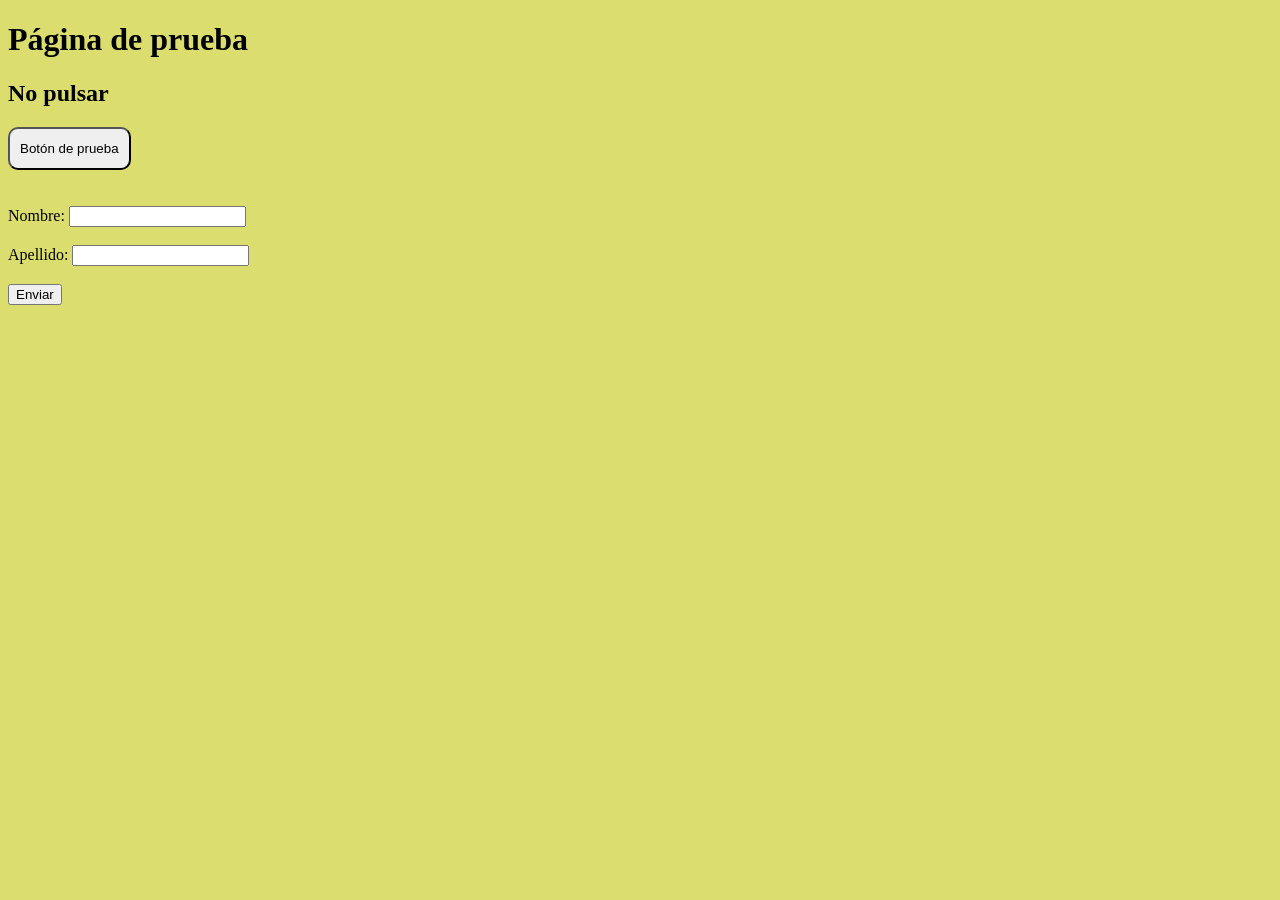
==== ID001/index.html @ 68b5f189 "Rename ID001.html to index.html" ====
<!DOCTYPE html>
<html>

<head>
    <meta charset="UTF-8">
    <title>Realmente una prueba</title>
    <link rel="stylesheet" href="ID001.css">
</head>

<body>
    <h1 class="textTitles">Página de prueba</h1>
    <a href="https://www.linkedin.com">
        <h2 class="textTitles">No pulsar</h2>
    </a>
    <a href="https://www.google.com">
        <button>Botón de prueba</button>
    </a>
    <br><br><br>
    <form>
        <label for="nombre">Nombre:</label>
        <input type="text" id="nombre" name="nombre"><br><br>
        <label for="apellido">Apellido:</label>
        <input type="text" id="apellido" name="apellido"><br><br>
        <input type="submit" value="Enviar">
    </form>
</body>

</html>
---- ID001/ID001.css ----
.textTitles {
  color: rgb(0, 0, 0);
}

a {
    text-decoration: none; /*para sacar el subrayado del hipervinculo en la página*/
    color: inherit; /* opcional: que tome el color del texto */
}

body {
  background: #dbdd6f;
}

button {
  border-radius: 10px;
  cursor: pointer;
  padding: 12px 10px 12px 10px;
}
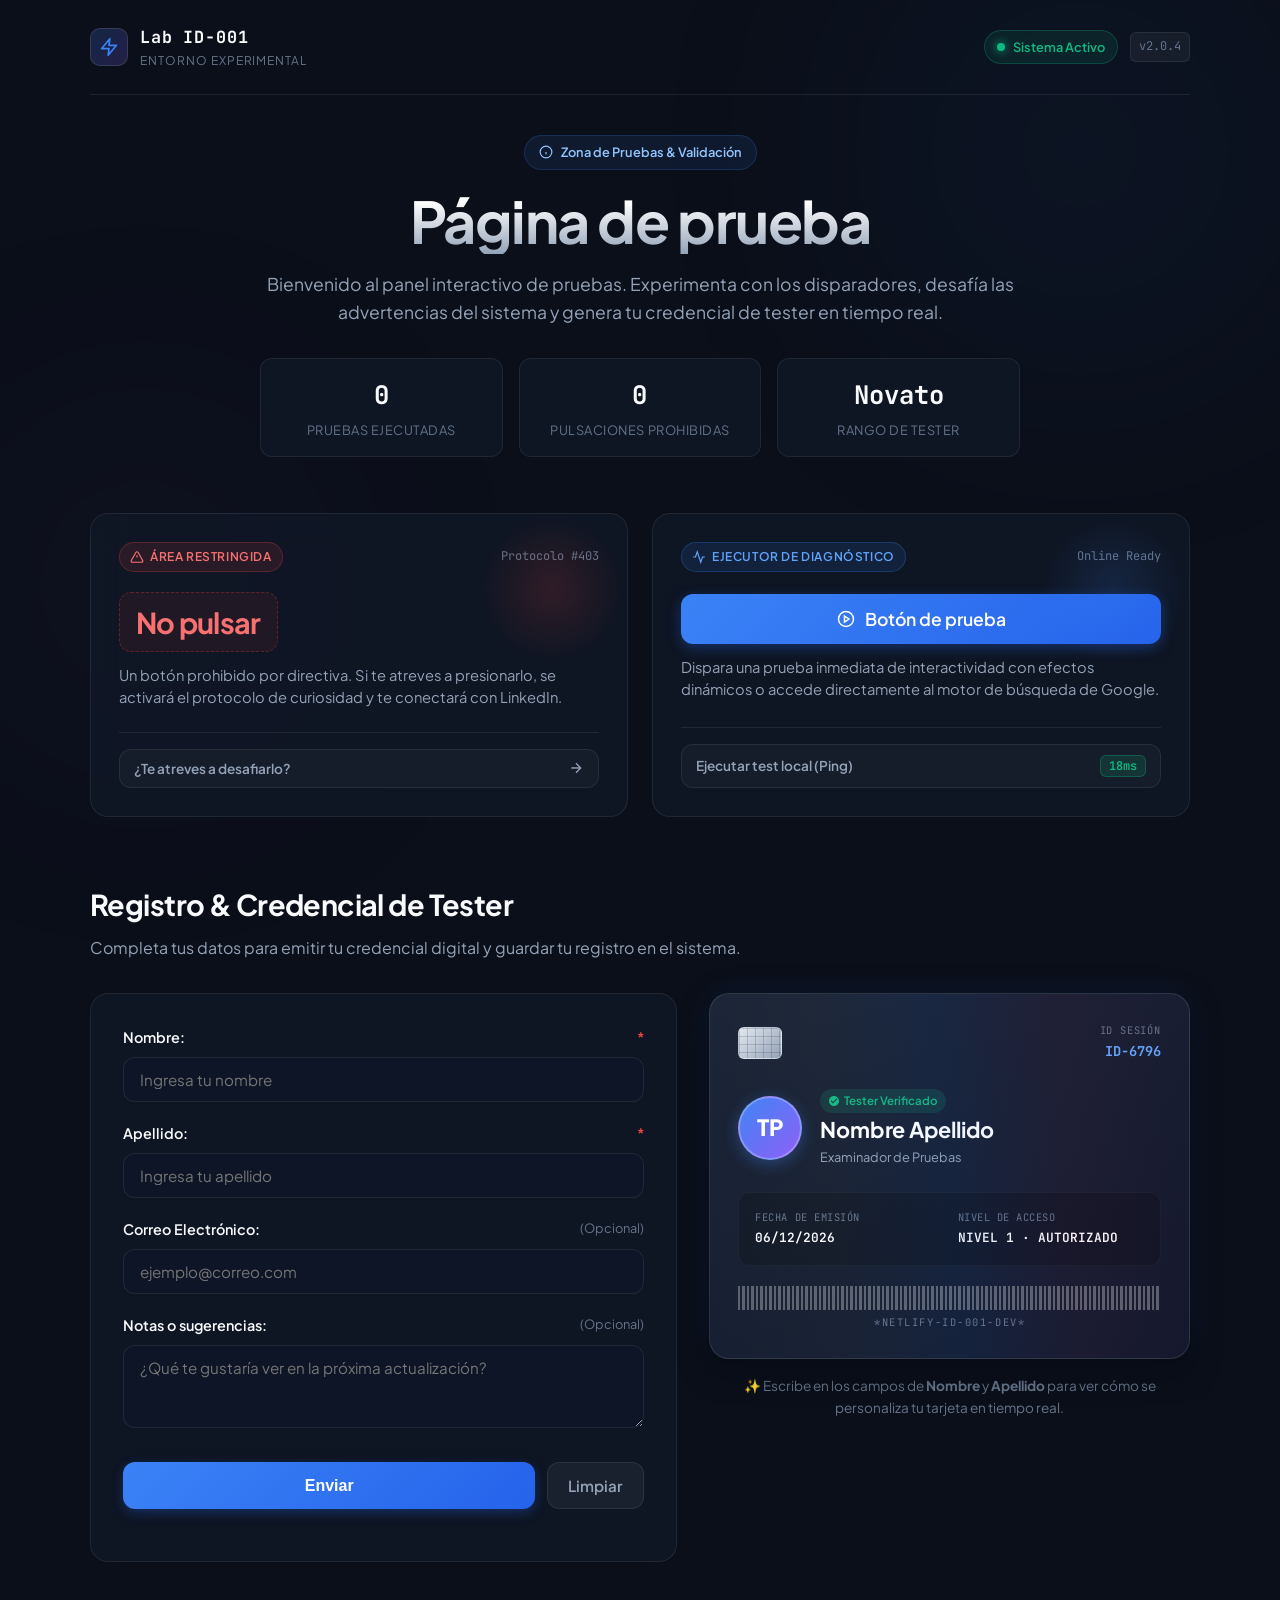
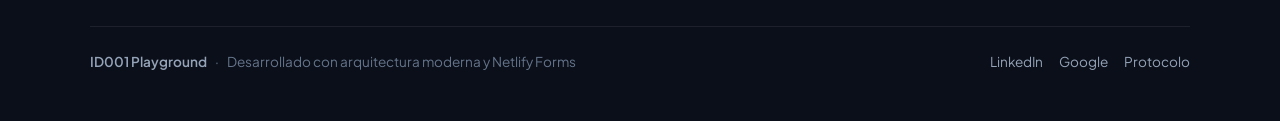
==== commit 52c6ddce: "Mejorar la página (6aa2c62bf09485cde62f3c05)" ====
--- a/ID001/index.html
+++ b/ID001/index.html
@@ -1,28 +1,338 @@
 <!DOCTYPE html>
-<html>
+<html lang="es">
 
 <head>
     <meta charset="UTF-8">
+    <meta name="viewport" content="width=device-width, initial-scale=1.0">
     <title>Realmente una prueba</title>
+    <link rel="preconnect" href="https://fonts.googleapis.com">
+    <link rel="preconnect" href="https://fonts.gstatic.com" crossorigin>
+    <link href="https://fonts.googleapis.com/css2?family=JetBrains+Mono:wght@400;500;700&family=Plus+Jakarta+Sans:wght@400;500;600;700;800&display=swap" rel="stylesheet">
     <link rel="stylesheet" href="ID001.css">
 </head>
 
 <body>
-    <h1 class="textTitles">Página de prueba</h1>
-    <a href="https://www.linkedin.com">
-        <h2 class="textTitles">No pulsar</h2>
-    </a>
-    <a href="https://www.google.com">
-        <button>Botón de prueba</button>
-    </a>
-    <br><br><br>
-    <form>
-        <label for="nombre">Nombre:</label>
-        <input type="text" id="nombre" name="nombre"><br><br>
-        <label for="apellido">Apellido:</label>
-        <input type="text" id="apellido" name="apellido"><br><br>
-        <input type="submit" value="Enviar">
-    </form>
+    <!-- Fondo ambiental decorativo -->
+    <div class="ambient-glow ambient-glow-1" aria-hidden="true"></div>
+    <div class="ambient-glow ambient-glow-2" aria-hidden="true"></div>
+
+    <div class="page-container">
+        <!-- Navegación superior -->
+        <header class="app-header">
+            <div class="brand">
+                <div class="brand-badge" aria-hidden="true">
+                    <svg width="20" height="20" viewBox="0 0 24 24" fill="none" stroke="currentColor" stroke-width="2" stroke-linecap="round" stroke-linejoin="round">
+                        <polygon points="13 2 3 14 12 14 11 22 21 10 12 10 13 2"></polygon>
+                    </svg>
+                </div>
+                <div class="brand-text">
+                    <span class="brand-title">Lab ID-001</span>
+                    <span class="brand-subtitle">Entorno Experimental</span>
+                </div>
+            </div>
+
+            <div class="header-status">
+                <span class="status-indicator">
+                    <span class="status-dot"></span>
+                    <span class="status-label">Sistema Activo</span>
+                </span>
+                <span class="build-tag">v2.0.4</span>
+            </div>
+        </header>
+
+        <main class="main-content">
+            <!-- Sección Hero Principal -->
+            <section class="hero-section">
+                <div class="hero-chip">
+                    <svg width="14" height="14" viewBox="0 0 24 24" fill="none" stroke="currentColor" stroke-width="2">
+                        <circle cx="12" cy="12" r="10"></circle>
+                        <line x1="12" y1="16" x2="12" y2="12"></line>
+                        <line x1="12" y1="8" x2="12.01" y2="8"></line>
+                    </svg>
+                    <span>Zona de Pruebas &amp; Validación</span>
+                </div>
+
+                <h1 class="textTitles hero-title">Página de prueba</h1>
+                <p class="hero-description">
+                    Bienvenido al panel interactivo de pruebas. Experimenta con los disparadores, 
+                    desafía las advertencias del sistema y genera tu credencial de tester en tiempo real.
+                </p>
+
+                <!-- Barra de métricas interactivas -->
+                <div class="metrics-grid">
+                    <div class="metric-card">
+                        <span class="metric-value" id="counter-clicks">0</span>
+                        <span class="metric-label">Pruebas ejecutadas</span>
+                    </div>
+                    <div class="metric-card">
+                        <span class="metric-value" id="counter-warnings">0</span>
+                        <span class="metric-label">Pulsaciones prohibidas</span>
+                    </div>
+                    <div class="metric-card">
+                        <span class="metric-value" id="tester-rank">Novato</span>
+                        <span class="metric-label">Rango de tester</span>
+                    </div>
+                </div>
+            </section>
+
+            <!-- Acciones interactivas (Botón de prueba & No pulsar) -->
+            <section class="actions-section">
+                <!-- Tarjeta: No pulsar -->
+                <div class="action-card warning-card" id="card-danger">
+                    <div class="card-glow"></div>
+                    <div class="card-header">
+                        <span class="card-badge badge-danger">
+                            <svg width="14" height="14" viewBox="0 0 24 24" fill="none" stroke="currentColor" stroke-width="2">
+                                <path d="m21.73 18-8-14a2 2 0 0 0-3.48 0l-8 14A2 2 0 0 0 4 21h16a2 2 0 0 0 1.73-3Z"></path>
+                                <line x1="12" y1="9" x2="12" y2="13"></line>
+                                <line x1="12" y1="17" x2="12.01" y2="17"></line>
+                            </svg>
+                            Área Restringida
+                        </span>
+                        <span class="security-level">Protocolo #403</span>
+                    </div>
+                    <div class="card-body">
+                        <a href="https://www.linkedin.com" id="link-no-pulsar" class="no-pulsar-link" target="_blank" rel="noopener noreferrer">
+                            <h2 class="textTitles danger-title">No pulsar</h2>
+                        </a>
+                        <p class="card-hint">
+                            Un botón prohibido por directiva. Si te atreves a presionarlo, 
+                            se activará el protocolo de curiosidad y te conectará con LinkedIn.
+                        </p>
+                    </div>
+                    <div class="card-footer">
+                        <button type="button" class="btn-ghost-warning" id="btn-fake-danger">
+                            <span>¿Te atreves a desafiarlo?</span>
+                            <svg width="16" height="16" viewBox="0 0 24 24" fill="none" stroke="currentColor" stroke-width="2">
+                                <path d="M5 12h14"></path>
+                                <path d="m12 5 7 7-7 7"></path>
+                            </svg>
+                        </button>
+                    </div>
+                </div>
+
+                <!-- Tarjeta: Botón de prueba -->
+                <div class="action-card test-card" id="card-test">
+                    <div class="card-glow"></div>
+                    <div class="card-header">
+                        <span class="card-badge badge-primary">
+                            <svg width="14" height="14" viewBox="0 0 24 24" fill="none" stroke="currentColor" stroke-width="2">
+                                <polyline points="22 12 18 12 15 21 9 3 6 12 2 12"></polyline>
+                            </svg>
+                            Ejecutor de Diagnóstico
+                        </span>
+                        <span class="security-level">Online Ready</span>
+                    </div>
+                    <div class="card-body">
+                        <a href="https://www.google.com" id="link-google" class="google-action-link" target="_blank" rel="noopener noreferrer">
+                            <button type="button" id="btn-test" class="primary-test-btn">
+                                <span class="btn-icon">
+                                    <svg width="18" height="18" viewBox="0 0 24 24" fill="none" stroke="currentColor" stroke-width="2">
+                                        <circle cx="12" cy="12" r="10"></circle>
+                                        <polygon points="10 8 16 12 10 16 10 8"></polygon>
+                                    </svg>
+                                </span>
+                                <span>Botón de prueba</span>
+                            </button>
+                        </a>
+                        <p class="card-hint">
+                            Dispara una prueba inmediata de interactividad con efectos dinámicos 
+                            o accede directamente al motor de búsqueda de Google.
+                        </p>
+                    </div>
+                    <div class="card-footer">
+                        <button type="button" class="btn-micro-test" id="btn-interactive-ping">
+                            <span>Ejecutar test local (Ping)</span>
+                            <span class="ping-badge" id="ping-badge">18ms</span>
+                        </button>
+                    </div>
+                </div>
+            </section>
+
+            <!-- Sección Formulario y Credencial en Vivo -->
+            <section class="tester-zone">
+                <div class="zone-header">
+                    <h2 class="section-title">Registro &amp; Credencial de Tester</h2>
+                    <p class="section-subtitle">
+                        Completa tus datos para emitir tu credencial digital y guardar tu registro en el sistema.
+                    </p>
+                </div>
+
+                <div class="tester-grid">
+                    <!-- Formulario de Registro -->
+                    <div class="form-wrapper">
+                        <form id="registro-form" name="registro-pruebas" action="/" method="POST" data-netlify="true" netlify-honeypot="bot-field" class="styled-form">
+                            <!-- Campo honeypot oculto para prevención de spam -->
+                            <p class="hidden-field" style="display:none;">
+                                <label>No llenar esto: <input name="bot-field"></label>
+                            </p>
+                            <!-- Identificador de formulario para Netlify -->
+                            <input type="hidden" name="form-name" value="registro-pruebas">
+
+                            <div class="form-group">
+                                <label for="nombre" class="form-label">
+                                    <span>Nombre:</span>
+                                    <span class="required-mark">*</span>
+                                </label>
+                                <div class="input-container">
+                                    <input type="text" id="nombre" name="nombre" class="form-input" placeholder="Ingresa tu nombre" required autocomplete="given-name">
+                                    <span class="input-focus-border"></span>
+                                </div>
+                            </div>
+
+                            <div class="form-group">
+                                <label for="apellido" class="form-label">
+                                    <span>Apellido:</span>
+                                    <span class="required-mark">*</span>
+                                </label>
+                                <div class="input-container">
+                                    <input type="text" id="apellido" name="apellido" class="form-input" placeholder="Ingresa tu apellido" required autocomplete="family-name">
+                                    <span class="input-focus-border"></span>
+                                </div>
+                            </div>
+
+                            <div class="form-group">
+                                <label for="email" class="form-label">
+                                    <span>Correo Electrónico:</span>
+                                    <span class="optional-mark">(Opcional)</span>
+                                </label>
+                                <div class="input-container">
+                                    <input type="email" id="email" name="email" class="form-input" placeholder="ejemplo@correo.com" autocomplete="email">
+                                    <span class="input-focus-border"></span>
+                                </div>
+                            </div>
+
+                            <div class="form-group">
+                                <label for="comentario" class="form-label">
+                                    <span>Notas o sugerencias:</span>
+                                    <span class="optional-mark">(Opcional)</span>
+                                </label>
+                                <div class="input-container">
+                                    <textarea id="comentario" name="comentario" class="form-textarea" rows="3" placeholder="¿Qué te gustaría ver en la próxima actualización?"></textarea>
+                                    <span class="input-focus-border"></span>
+                                </div>
+                            </div>
+
+                            <div class="form-actions">
+                                <input type="submit" id="submit-btn" value="Enviar" class="submit-button">
+                                <button type="reset" id="reset-btn" class="reset-button">Limpiar</button>
+                            </div>
+
+                            <!-- Estado de envío dinámico -->
+                            <div id="form-status" class="form-status-message" aria-live="polite"></div>
+                        </form>
+                    </div>
+
+                    <!-- Credencial de Tester en tiempo real -->
+                    <div class="credential-wrapper">
+                        <div class="badge-card" id="tester-badge-card">
+                            <div class="badge-hologram"></div>
+                            
+                            <div class="badge-top">
+                                <div class="badge-chip">
+                                    <div class="chip-circuit"></div>
+                                </div>
+                                <div class="badge-code">
+                                    <span class="badge-code-label">ID SESIÓN</span>
+                                    <span class="badge-code-value" id="card-session-id">ID-8924</span>
+                                </div>
+                            </div>
+
+                            <div class="badge-avatar-row">
+                                <div class="badge-avatar" id="avatar-circle">
+                                    <span id="avatar-initials">TP</span>
+                                </div>
+                                <div class="badge-identity">
+                                    <div class="badge-verified">
+                                        <svg width="12" height="12" viewBox="0 0 24 24" fill="currentColor">
+                                            <path d="M12 2C6.48 2 2 6.48 2 12s4.48 10 10 10 10-4.48 10-10S17.52 2 12 2zm-2 15l-5-5 1.41-1.41L10 14.17l7.59-7.59L19 8l-9 9z"/>
+                                        </svg>
+                                        <span>Tester Verificado</span>
+                                    </div>
+                                    <h3 class="badge-name" id="preview-name">Nombre Apellido</h3>
+                                    <span class="badge-role" id="preview-role">Examinador de Pruebas</span>
+                                </div>
+                            </div>
+
+                            <div class="badge-details">
+                                <div class="detail-item">
+                                    <span class="detail-title">FECHA DE EMISIÓN</span>
+                                    <span class="detail-content" id="card-date">10/09/2026</span>
+                                </div>
+                                <div class="detail-item">
+                                    <span class="detail-title">NIVEL DE ACCESO</span>
+                                    <span class="detail-content" id="card-access-level">NIVEL 1 · AUTORIZADO</span>
+                                </div>
+                            </div>
+
+                            <div class="badge-barcode">
+                                <div class="barcode-lines"></div>
+                                <span class="barcode-text">*NETLIFY-ID-001-DEV*</span>
+                            </div>
+                        </div>
+
+                        <p class="credential-tip">
+                            ✨ Escribe en los campos de <strong>Nombre</strong> y <strong>Apellido</strong> para ver cómo se personaliza tu tarjeta en tiempo real.
+                        </p>
+                    </div>
+                </div>
+            </section>
+        </main>
+
+        <!-- Pie de página -->
+        <footer class="app-footer">
+            <div class="footer-content">
+                <div class="footer-left">
+                    <span class="footer-brand">ID001 Playground</span>
+                    <span class="footer-sep">·</span>
+                    <span class="footer-copy">Desarrollado con arquitectura moderna y Netlify Forms</span>
+                </div>
+                <div class="footer-links">
+                    <a href="https://www.linkedin.com" target="_blank" rel="noopener noreferrer" class="footer-link">LinkedIn</a>
+                    <a href="https://www.google.com" target="_blank" rel="noopener noreferrer" class="footer-link">Google</a>
+                    <a href="#card-danger" class="footer-link">Protocolo</a>
+                </div>
+            </div>
+        </footer>
+    </div>
+
+    <!-- Modal interactivo para "No pulsar" -->
+    <div class="modal-overlay" id="warning-modal" aria-hidden="true" role="dialog" aria-labelledby="modal-title">
+        <div class="modal-card">
+            <div class="modal-icon-wrapper">
+                <svg width="32" height="32" viewBox="0 0 24 24" fill="none" stroke="currentColor" stroke-width="2">
+                    <path d="m21.73 18-8-14a2 2 0 0 0-3.48 0l-8 14A2 2 0 0 0 4 21h16a2 2 0 0 0 1.73-3Z"></path>
+                    <line x1="12" y1="9" x2="12" y2="13"></line>
+                    <line x1="12" y1="17" x2="12.01" y2="17"></line>
+                </svg>
+            </div>
+            <h3 id="modal-title" class="modal-title">¡Te advertimos que no lo pulsaras!</h3>
+            <p class="modal-text">
+                Has activado intencionalmente el botón prohibido. En el mundo del software, la curiosidad 
+                es la chispa de todo gran tester o desarrollador.
+            </p>
+            <div class="modal-badge-unlocked">
+                <span class="unlocked-icon">🏆</span>
+                <span>Logro Desbloqueado: <strong>Curiosidad Indomable</strong> (+50 pts)</span>
+            </div>
+            <div class="modal-actions">
+                <a href="https://www.linkedin.com" target="_blank" rel="noopener noreferrer" class="btn-modal-primary" id="btn-modal-linkedin">
+                    <span>Continuar a LinkedIn</span>
+                    <svg width="16" height="16" viewBox="0 0 24 24" fill="currentColor">
+                        <path d="M19 3a2 2 0 0 1 2 2v14a2 2 0 0 1-2 2H5a2 2 0 0 1-2-2V5a2 2 0 0 1 2-2h14m-.5 15.5v-5.3a3.26 3.26 0 0 0-3.26-3.26c-.85 0-1.84.52-2.28 1.3v-1.11h-2.79v8.37h2.79v-4.93c0-.77.62-1.4 1.39-1.4a1.4 1.4 0 0 1 1.4 1.4v4.93h2.75M6.88 8.56a1.68 1.68 0 0 0 1.68-1.68c0-.93-.75-1.69-1.68-1.69a1.69 1.69 0 0 0-1.69 1.69c0 .93.76 1.68 1.69 1.68m1.39 9.94v-8.37H5.5v8.37h2.77z"/>
+                    </svg>
+                </a>
+                <button type="button" class="btn-modal-secondary" id="btn-close-modal">
+                    Seguir explorando la página
+                </button>
+            </div>
+        </div>
+    </div>
+
+    <!-- Contenedor de Notificaciones Toast -->
+    <div class="toast-container" id="toast-container" aria-live="polite"></div>
+
+    <script src="ID001.js" defer></script>
 </body>
 
 </html>
--- a/ID001/ID001.css
+++ b/ID001/ID001.css
@@ -1,18 +1,1202 @@
+/* ==========================================================================
+   ID001 - Estilos del Entorno Experimental / Test Lab
+   ========================================================================== */
+
+:root {
+  --font-sans: 'Plus Jakarta Sans', system-ui, -apple-system, BlinkMacSystemFont, 'Segoe UI', Roboto, sans-serif;
+  --font-mono: 'JetBrains Mono', ui-monospace, SFMono-Regular, Menlo, Monaco, Consolas, monospace;
+
+  /* Colores del Sistema */
+  --bg-main: #0B0F19;
+  --bg-card: rgba(17, 24, 39, 0.75);
+  --bg-card-hover: rgba(24, 34, 53, 0.85);
+  --bg-input: rgba(15, 23, 42, 0.8);
+  --bg-badge: #1E293B;
+
+  --border-subtle: rgba(255, 255, 255, 0.08);
+  --border-active: rgba(99, 102, 241, 0.5);
+  --border-danger: rgba(239, 68, 68, 0.4);
+
+  --text-main: #F9FAFB;
+  --text-secondary: #94A3B8;
+  --text-muted: #64748B;
+
+  --accent-primary: #3B82F6;
+  --accent-primary-hover: #2563EB;
+  --accent-danger: #EF4444;
+  --accent-danger-hover: #DC2626;
+  --accent-emerald: #10B981;
+  --accent-amber: #F59E0B;
+  --accent-purple: #8B5CF6;
+
+  --radius-sm: 6px;
+  --radius-md: 12px;
+  --radius-lg: 18px;
+  --radius-full: 9999px;
+
+  --shadow-sm: 0 2px 8px rgba(0, 0, 0, 0.25);
+  --shadow-lg: 0 12px 32px -4px rgba(0, 0, 0, 0.5), 0 4px 12px rgba(0, 0, 0, 0.3);
+  --shadow-glow-blue: 0 0 25px rgba(59, 130, 246, 0.25);
+  --shadow-glow-danger: 0 0 25px rgba(239, 68, 68, 0.25);
+
+  --transition-fast: 0.15s cubic-bezier(0.4, 0, 0.2, 1);
+  --transition-normal: 0.25s cubic-bezier(0.4, 0, 0.2, 1);
+}
+
+/* ==========================================================================
+   Reseteo y Base
+   ========================================================================== */
+
+*, *::before, *::after {
+  box-sizing: border-box;
+  margin: 0;
+  padding: 0;
+}
+
+html {
+  color-scheme: dark;
+  scroll-behavior: smooth;
+}
+
+body {
+  background-color: var(--bg-main);
+  color: var(--text-main);
+  font-family: var(--font-sans);
+  min-height: 100vh;
+  line-height: 1.6;
+  position: relative;
+  overflow-x: hidden;
+  -webkit-font-smoothing: antialiased;
+  -moz-osx-font-smoothing: grayscale;
+}
+
+/* Compatibilidad con selectors originales */
 .textTitles {
-  color: rgb(0, 0, 0);
+  color: var(--text-main);
+  font-weight: 700;
+  letter-spacing: -0.025em;
+  transition: color var(--transition-fast);
 }
 
 a {
-    text-decoration: none; /*para sacar el subrayado del hipervinculo en la página*/
-    color: inherit; /* opcional: que tome el color del texto */
-}
-
-body {
-  background: #dbdd6f;
+  text-decoration: none;
+  color: inherit;
+  display: inline-block;
+  transition: all var(--transition-fast);
 }
 
 button {
+  font-family: var(--font-sans);
+  border: none;
+  background: none;
+  cursor: pointer;
+  border-radius: var(--radius-md);
+  padding: 12px 20px;
+  font-size: 0.95rem;
+  font-weight: 600;
+  transition: all var(--transition-fast);
+  outline: none;
+}
+
+button:focus-visible,
+a:focus-visible,
+input:focus-visible,
+textarea:focus-visible {
+  outline: 2px solid var(--accent-primary);
+  outline-offset: 2px;
+}
+
+/* ==========================================================================
+   Fondos Ambientales
+   ========================================================================== */
+
+.ambient-glow {
+  position: fixed;
+  border-radius: 50%;
+  filter: blur(140px);
+  pointer-events: none;
+  z-index: 0;
+  opacity: 0.45;
+}
+
+.ambient-glow-1 {
+  width: 500px;
+  height: 500px;
+  background: radial-gradient(circle, rgba(59, 130, 246, 0.35) 0%, transparent 70%);
+  top: -100px;
+  right: -50px;
+}
+
+.ambient-glow-2 {
+  width: 450px;
+  height: 450px;
+  background: radial-gradient(circle, rgba(139, 92, 246, 0.25) 0%, transparent 70%);
+  bottom: 10%;
+  left: -80px;
+}
+
+/* ==========================================================================
+   Estructura General
+   ========================================================================== */
+
+.page-container {
+  position: relative;
+  z-index: 1;
+  max-width: 1140px;
+  margin: 0 auto;
+  padding: 24px 20px 48px;
+  display: flex;
+  flex-direction: column;
+  min-height: 100vh;
+}
+
+/* ==========================================================================
+   Cabecera (Header)
+   ========================================================================== */
+
+.app-header {
+  display: flex;
+  justify-content: space-between;
+  align-items: center;
+  padding-bottom: 24px;
+  border-bottom: 1px solid var(--border-subtle);
+  margin-bottom: 40px;
+}
+
+.brand {
+  display: flex;
+  align-items: center;
+  gap: 12px;
+}
+
+.brand-badge {
+  width: 38px;
+  height: 38px;
   border-radius: 10px;
+  background: linear-gradient(135deg, rgba(59, 130, 246, 0.2), rgba(139, 92, 246, 0.2));
+  border: 1px solid rgba(255, 255, 255, 0.12);
+  display: flex;
+  align-items: center;
+  justify-content: center;
+  color: var(--accent-primary);
+}
+
+.brand-text {
+  display: flex;
+  flex-direction: column;
+}
+
+.brand-title {
+  font-family: var(--font-mono);
+  font-weight: 700;
+  font-size: 1.05rem;
+  letter-spacing: 0.05em;
+  color: var(--text-main);
+}
+
+.brand-subtitle {
+  font-size: 0.75rem;
+  color: var(--text-muted);
+  text-transform: uppercase;
+  letter-spacing: 0.08em;
+}
+
+.header-status {
+  display: flex;
+  align-items: center;
+  gap: 12px;
+}
+
+.status-indicator {
+  display: inline-flex;
+  align-items: center;
+  gap: 8px;
+  background: rgba(16, 185, 129, 0.1);
+  border: 1px solid rgba(16, 185, 129, 0.25);
+  padding: 6px 12px;
+  border-radius: var(--radius-full);
+}
+
+.status-dot {
+  width: 8px;
+  height: 8px;
+  border-radius: 50%;
+  background: var(--accent-emerald);
+  box-shadow: 0 0 10px var(--accent-emerald);
+  animation: pulse-dot 2s infinite ease-in-out;
+}
+
+@keyframes pulse-dot {
+  0%, 100% { opacity: 1; transform: scale(1); }
+  50% { opacity: 0.5; transform: scale(0.85); }
+}
+
+.status-label {
+  font-size: 0.8rem;
+  font-weight: 600;
+  color: var(--accent-emerald);
+}
+
+.build-tag {
+  font-family: var(--font-mono);
+  font-size: 0.75rem;
+  background: rgba(255, 255, 255, 0.05);
+  border: 1px solid var(--border-subtle);
+  padding: 4px 8px;
+  border-radius: var(--radius-sm);
+  color: var(--text-muted);
+}
+
+/* ==========================================================================
+   Sección Hero
+   ========================================================================== */
+
+.hero-section {
+  text-align: center;
+  max-width: 760px;
+  margin: 0 auto 56px;
+}
+
+.hero-chip {
+  display: inline-flex;
+  align-items: center;
+  gap: 8px;
+  padding: 6px 14px;
+  border-radius: var(--radius-full);
+  background: rgba(59, 130, 246, 0.1);
+  border: 1px solid rgba(59, 130, 246, 0.2);
+  color: #93C5FD;
+  font-size: 0.8rem;
+  font-weight: 600;
+  margin-bottom: 18px;
+}
+
+.hero-title {
+  font-size: clamp(2.4rem, 5vw, 3.6rem);
+  line-height: 1.15;
+  margin-bottom: 16px;
+  background: linear-gradient(180deg, #FFFFFF 20%, #94A3B8 100%);
+  -webkit-background-clip: text;
+  -webkit-text-fill-color: transparent;
+}
+
+.hero-description {
+  font-size: 1.1rem;
+  color: var(--text-secondary);
+  line-height: 1.6;
+  margin-bottom: 32px;
+}
+
+.metrics-grid {
+  display: grid;
+  grid-template-columns: repeat(3, 1fr);
+  gap: 16px;
+  margin-top: 24px;
+}
+
+.metric-card {
+  background: var(--bg-card);
+  border: 1px solid var(--border-subtle);
+  border-radius: var(--radius-md);
+  padding: 16px;
+  display: flex;
+  flex-direction: column;
+  gap: 4px;
+  backdrop-filter: blur(12px);
+  transition: transform var(--transition-normal), border-color var(--transition-normal);
+}
+
+.metric-card:hover {
+  transform: translateY(-2px);
+  border-color: rgba(255, 255, 255, 0.18);
+}
+
+.metric-value {
+  font-family: var(--font-mono);
+  font-size: 1.6rem;
+  font-weight: 700;
+  color: var(--text-main);
+}
+
+.metric-label {
+  font-size: 0.8rem;
+  color: var(--text-muted);
+  text-transform: uppercase;
+  letter-spacing: 0.04em;
+}
+
+/* ==========================================================================
+   Acciones Principales (No pulsar & Botón de prueba)
+   ========================================================================== */
+
+.actions-section {
+  display: grid;
+  grid-template-columns: repeat(auto-fit, minmax(320px, 1fr));
+  gap: 24px;
+  margin-bottom: 64px;
+}
+
+.action-card {
+  position: relative;
+  background: var(--bg-card);
+  border-radius: var(--radius-lg);
+  border: 1px solid var(--border-subtle);
+  padding: 28px;
+  display: flex;
+  flex-direction: column;
+  justify-content: space-between;
+  backdrop-filter: blur(16px);
+  overflow: hidden;
+  transition: transform var(--transition-normal), border-color var(--transition-normal), box-shadow var(--transition-normal);
+}
+
+.card-glow {
+  position: absolute;
+  top: 0;
+  right: 0;
+  width: 150px;
+  height: 150px;
+  border-radius: 50%;
+  pointer-events: none;
+  opacity: 0.15;
+  transition: opacity var(--transition-normal);
+}
+
+.warning-card .card-glow {
+  background: radial-gradient(circle, var(--accent-danger) 0%, transparent 70%);
+}
+
+.test-card .card-glow {
+  background: radial-gradient(circle, var(--accent-primary) 0%, transparent 70%);
+}
+
+.action-card:hover {
+  transform: translateY(-4px);
+}
+
+.warning-card:hover {
+  border-color: var(--border-danger);
+  box-shadow: var(--shadow-glow-danger);
+}
+
+.warning-card:hover .card-glow {
+  opacity: 0.3;
+}
+
+.test-card:hover {
+  border-color: var(--border-active);
+  box-shadow: var(--shadow-glow-blue);
+}
+
+.test-card:hover .card-glow {
+  opacity: 0.3;
+}
+
+.card-header {
+  display: flex;
+  justify-content: space-between;
+  align-items: center;
+  margin-bottom: 20px;
+}
+
+.card-badge {
+  display: inline-flex;
+  align-items: center;
+  gap: 6px;
+  padding: 4px 10px;
+  border-radius: var(--radius-full);
+  font-size: 0.75rem;
+  font-weight: 600;
+  text-transform: uppercase;
+  letter-spacing: 0.05em;
+}
+
+.badge-danger {
+  background: rgba(239, 68, 68, 0.12);
+  color: #F87171;
+  border: 1px solid rgba(239, 68, 68, 0.25);
+}
+
+.badge-primary {
+  background: rgba(59, 130, 246, 0.12);
+  color: #60A5FA;
+  border: 1px solid rgba(59, 130, 246, 0.25);
+}
+
+.security-level {
+  font-family: var(--font-mono);
+  font-size: 0.75rem;
+  color: var(--text-muted);
+}
+
+.card-body {
+  margin-bottom: 24px;
+}
+
+/* Estilo para No pulsar */
+.no-pulsar-link {
+  display: block;
+  margin-bottom: 12px;
+}
+
+.danger-title {
+  font-size: 1.8rem;
+  color: #F87171;
+  display: inline-flex;
+  align-items: center;
+  gap: 8px;
+  padding: 6px 16px;
+  border-radius: var(--radius-md);
+  background: rgba(239, 68, 68, 0.08);
+  border: 1px dashed rgba(239, 68, 68, 0.3);
+  transition: all var(--transition-fast);
+}
+
+.danger-title:hover {
+  background: rgba(239, 68, 68, 0.18);
+  border-color: var(--accent-danger);
+  transform: scale(1.02);
+}
+
+.card-hint {
+  font-size: 0.92rem;
+  color: var(--text-secondary);
+  line-height: 1.5;
+}
+
+/* Botón de prueba */
+.google-action-link {
+  display: block;
+  margin-bottom: 12px;
+  width: 100%;
+}
+
+.primary-test-btn {
+  width: 100%;
+  display: flex;
+  align-items: center;
+  justify-content: center;
+  gap: 10px;
+  background: linear-gradient(135deg, var(--accent-primary) 0%, #2563EB 100%);
+  color: #FFFFFF;
+  padding: 14px 20px;
+  font-size: 1.1rem;
+  box-shadow: 0 4px 14px rgba(37, 99, 235, 0.35);
+}
+
+.primary-test-btn:hover {
+  background: linear-gradient(135deg, #60A5FA 0%, var(--accent-primary) 100%);
+  box-shadow: 0 6px 20px rgba(37, 99, 235, 0.5);
+  transform: translateY(-2px);
+}
+
+.primary-test-btn:active {
+  transform: translateY(0);
+}
+
+.btn-icon {
+  display: flex;
+  align-items: center;
+}
+
+/* Botones secundarios en tarjetas */
+.card-footer {
+  border-top: 1px solid var(--border-subtle);
+  padding-top: 16px;
+}
+
+.btn-ghost-warning {
+  width: 100%;
+  display: flex;
+  align-items: center;
+  justify-content: space-between;
+  padding: 10px 14px;
+  background: rgba(255, 255, 255, 0.03);
+  border: 1px solid var(--border-subtle);
+  color: var(--text-secondary);
+  font-size: 0.85rem;
+}
+
+.btn-ghost-warning:hover {
+  background: rgba(239, 68, 68, 0.1);
+  color: #F87171;
+  border-color: rgba(239, 68, 68, 0.3);
+}
+
+.btn-micro-test {
+  width: 100%;
+  display: flex;
+  align-items: center;
+  justify-content: space-between;
+  padding: 10px 14px;
+  background: rgba(255, 255, 255, 0.03);
+  border: 1px solid var(--border-subtle);
+  color: var(--text-secondary);
+  font-size: 0.85rem;
+}
+
+.btn-micro-test:hover {
+  background: rgba(59, 130, 246, 0.1);
+  color: #93C5FD;
+  border-color: rgba(59, 130, 246, 0.3);
+}
+
+.ping-badge {
+  font-family: var(--font-mono);
+  font-size: 0.75rem;
+  background: rgba(16, 185, 129, 0.15);
+  color: var(--accent-emerald);
+  padding: 2px 8px;
+  border-radius: var(--radius-sm);
+  border: 1px solid rgba(16, 185, 129, 0.3);
+}
+
+/* ==========================================================================
+   Sección Tester (Formulario & Credencial)
+   ========================================================================== */
+
+.tester-zone {
+  margin-bottom: 64px;
+}
+
+.zone-header {
+  margin-bottom: 32px;
+}
+
+.section-title {
+  font-size: 1.8rem;
+  font-weight: 700;
+  letter-spacing: -0.02em;
+  margin-bottom: 8px;
+}
+
+.section-subtitle {
+  color: var(--text-secondary);
+  font-size: 1rem;
+}
+
+.tester-grid {
+  display: grid;
+  grid-template-columns: 1.1fr 0.9fr;
+  gap: 32px;
+  align-items: start;
+}
+
+/* Formulario */
+.form-wrapper {
+  background: var(--bg-card);
+  border: 1px solid var(--border-subtle);
+  border-radius: var(--radius-lg);
+  padding: 32px;
+  backdrop-filter: blur(16px);
+}
+
+.styled-form {
+  display: flex;
+  flex-direction: column;
+  gap: 20px;
+}
+
+.form-group {
+  display: flex;
+  flex-direction: column;
+  gap: 8px;
+}
+
+.form-label {
+  display: flex;
+  justify-content: space-between;
+  font-size: 0.9rem;
+  font-weight: 600;
+  color: var(--text-main);
+}
+
+.required-mark {
+  color: var(--accent-danger);
+}
+
+.optional-mark {
+  color: var(--text-muted);
+  font-weight: 400;
+  font-size: 0.8rem;
+}
+
+.input-container {
+  position: relative;
+}
+
+.form-input,
+.form-textarea {
+  width: 100%;
+  background: var(--bg-input);
+  border: 1px solid var(--border-subtle);
+  border-radius: var(--radius-md);
+  padding: 12px 16px;
+  color: var(--text-main);
+  font-family: var(--font-sans);
+  font-size: 0.95rem;
+  transition: all var(--transition-fast);
+}
+
+.form-input:focus,
+.form-textarea:focus {
+  border-color: var(--accent-primary);
+  background: rgba(15, 23, 42, 0.95);
+  box-shadow: 0 0 0 3px rgba(59, 130, 246, 0.2);
+}
+
+.form-textarea {
+  resize: vertical;
+  min-height: 80px;
+}
+
+.form-actions {
+  display: flex;
+  gap: 12px;
+  margin-top: 8px;
+}
+
+.submit-button {
+  flex: 1;
+  background: linear-gradient(135deg, var(--accent-primary) 0%, #2563EB 100%);
+  color: #FFFFFF;
+  border: none;
+  border-radius: var(--radius-md);
+  padding: 13px 24px;
+  font-size: 1rem;
+  font-weight: 600;
   cursor: pointer;
-  padding: 12px 10px 12px 10px;
-}+  box-shadow: 0 4px 12px rgba(37, 99, 235, 0.3);
+  transition: all var(--transition-fast);
+}
+
+.submit-button:hover {
+  background: linear-gradient(135deg, #60A5FA 0%, var(--accent-primary) 100%);
+  box-shadow: 0 6px 18px rgba(37, 99, 235, 0.45);
+  transform: translateY(-2px);
+}
+
+.submit-button:active {
+  transform: translateY(0);
+}
+
+.submit-button:disabled {
+  opacity: 0.6;
+  cursor: not-allowed;
+  transform: none;
+}
+
+.reset-button {
+  background: rgba(255, 255, 255, 0.05);
+  color: var(--text-secondary);
+  border: 1px solid var(--border-subtle);
+  padding: 13px 20px;
+}
+
+.reset-button:hover {
+  background: rgba(255, 255, 255, 0.1);
+  color: var(--text-main);
+}
+
+.form-status-message {
+  font-size: 0.9rem;
+  border-radius: var(--radius-md);
+  transition: all var(--transition-normal);
+}
+
+.form-status-message.success {
+  background: rgba(16, 185, 129, 0.12);
+  border: 1px solid rgba(16, 185, 129, 0.3);
+  color: #34D399;
+  padding: 12px 16px;
+}
+
+.form-status-message.error {
+  background: rgba(239, 68, 68, 0.12);
+  border: 1px solid rgba(239, 68, 68, 0.3);
+  color: #F87171;
+  padding: 12px 16px;
+}
+
+/* ==========================================================================
+   Credencial de Tester Digital (Badge)
+   ========================================================================== */
+
+.credential-wrapper {
+  display: flex;
+  flex-direction: column;
+  gap: 16px;
+}
+
+.badge-card {
+  position: relative;
+  background: linear-gradient(145deg, #182234 0%, #0F172A 100%);
+  border: 1px solid rgba(255, 255, 255, 0.12);
+  border-radius: 20px;
+  padding: 28px;
+  box-shadow: var(--shadow-lg), 0 0 30px rgba(59, 130, 246, 0.15);
+  overflow: hidden;
+  transition: transform 0.3s ease, box-shadow 0.3s ease;
+}
+
+.badge-card:hover {
+  transform: translateY(-4px) rotate3d(1, 1, 0, 2deg);
+  box-shadow: var(--shadow-lg), 0 0 45px rgba(59, 130, 246, 0.25);
+}
+
+.badge-hologram {
+  position: absolute;
+  top: -50%;
+  left: -50%;
+  width: 200%;
+  height: 200%;
+  background: linear-gradient(
+    60deg,
+    transparent 20%,
+    rgba(255, 255, 255, 0.03) 40%,
+    rgba(59, 130, 246, 0.08) 50%,
+    rgba(236, 72, 153, 0.05) 60%,
+    transparent 80%
+  );
+  transform: rotate(25deg);
+  pointer-events: none;
+  transition: transform 0.5s ease;
+}
+
+.badge-top {
+  display: flex;
+  justify-content: space-between;
+  align-items: center;
+  margin-bottom: 24px;
+}
+
+.badge-chip {
+  width: 44px;
+  height: 32px;
+  background: linear-gradient(135deg, #E2E8F0 0%, #94A3B8 100%);
+  border-radius: 6px;
+  position: relative;
+  overflow: hidden;
+  border: 1px solid rgba(255, 255, 255, 0.2);
+}
+
+.chip-circuit {
+  width: 100%;
+  height: 100%;
+  background-image: 
+    linear-gradient(to right, rgba(0,0,0,0.15) 1px, transparent 1px),
+    linear-gradient(to bottom, rgba(0,0,0,0.15) 1px, transparent 1px);
+  background-size: 8px 8px;
+}
+
+.badge-code {
+  text-align: right;
+  font-family: var(--font-mono);
+}
+
+.badge-code-label {
+  display: block;
+  font-size: 0.65rem;
+  color: var(--text-muted);
+  letter-spacing: 0.08em;
+}
+
+.badge-code-value {
+  font-size: 0.85rem;
+  font-weight: 700;
+  color: #60A5FA;
+}
+
+.badge-avatar-row {
+  display: flex;
+  align-items: center;
+  gap: 18px;
+  margin-bottom: 24px;
+}
+
+.badge-avatar {
+  width: 64px;
+  height: 64px;
+  border-radius: 50%;
+  background: linear-gradient(135deg, #3B82F6 0%, #8B5CF6 100%);
+  border: 2px solid rgba(255, 255, 255, 0.25);
+  display: flex;
+  align-items: center;
+  justify-content: center;
+  font-size: 1.4rem;
+  font-weight: 800;
+  color: #FFFFFF;
+  box-shadow: 0 4px 15px rgba(59, 130, 246, 0.35);
+  transition: transform var(--transition-normal);
+}
+
+.badge-identity {
+  flex: 1;
+}
+
+.badge-verified {
+  display: inline-flex;
+  align-items: center;
+  gap: 4px;
+  background: rgba(16, 185, 129, 0.15);
+  color: var(--accent-emerald);
+  font-size: 0.72rem;
+  font-weight: 600;
+  padding: 3px 8px;
+  border-radius: var(--radius-full);
+  margin-bottom: 4px;
+}
+
+.badge-name {
+  font-size: 1.35rem;
+  font-weight: 700;
+  color: #FFFFFF;
+  letter-spacing: -0.01em;
+  line-height: 1.2;
+}
+
+.badge-role {
+  font-size: 0.8rem;
+  color: var(--text-secondary);
+}
+
+.badge-details {
+  display: grid;
+  grid-template-columns: 1fr 1fr;
+  gap: 16px;
+  padding: 16px;
+  background: rgba(0, 0, 0, 0.2);
+  border-radius: var(--radius-md);
+  margin-bottom: 20px;
+  border: 1px solid rgba(255, 255, 255, 0.04);
+}
+
+.detail-item {
+  display: flex;
+  flex-direction: column;
+  gap: 2px;
+}
+
+.detail-title {
+  font-family: var(--font-mono);
+  font-size: 0.65rem;
+  color: var(--text-muted);
+  letter-spacing: 0.05em;
+}
+
+.detail-content {
+  font-family: var(--font-mono);
+  font-size: 0.8rem;
+  font-weight: 600;
+  color: var(--text-main);
+}
+
+.badge-barcode {
+  display: flex;
+  flex-direction: column;
+  align-items: center;
+  gap: 4px;
+}
+
+.barcode-lines {
+  width: 100%;
+  height: 24px;
+  background: repeating-linear-gradient(
+    90deg,
+    rgba(255, 255, 255, 0.6) 0px,
+    rgba(255, 255, 255, 0.6) 2px,
+    transparent 2px,
+    transparent 4px,
+    rgba(255, 255, 255, 0.6) 4px,
+    rgba(255, 255, 255, 0.6) 7px,
+    transparent 7px,
+    transparent 9px
+  );
+  opacity: 0.5;
+}
+
+.barcode-text {
+  font-family: var(--font-mono);
+  font-size: 0.65rem;
+  color: var(--text-muted);
+  letter-spacing: 0.15em;
+}
+
+.credential-tip {
+  font-size: 0.85rem;
+  color: var(--text-muted);
+  text-align: center;
+  padding: 0 8px;
+}
+
+/* ==========================================================================
+   Pie de Página (Footer)
+   ========================================================================== */
+
+.app-footer {
+  margin-top: auto;
+  border-top: 1px solid var(--border-subtle);
+  padding-top: 24px;
+}
+
+.footer-content {
+  display: flex;
+  justify-content: space-between;
+  align-items: center;
+  flex-wrap: wrap;
+  gap: 16px;
+}
+
+.footer-left {
+  display: flex;
+  align-items: center;
+  gap: 8px;
+  font-size: 0.85rem;
+  color: var(--text-muted);
+}
+
+.footer-brand {
+  font-weight: 600;
+  color: var(--text-secondary);
+}
+
+.footer-links {
+  display: flex;
+  gap: 16px;
+}
+
+.footer-link {
+  font-size: 0.85rem;
+  color: var(--text-secondary);
+}
+
+.footer-link:hover {
+  color: var(--accent-primary);
+}
+
+/* ==========================================================================
+   Modal Interactivo ("No pulsar")
+   ========================================================================== */
+
+.modal-overlay {
+  position: fixed;
+  inset: 0;
+  background: rgba(0, 0, 0, 0.7);
+  backdrop-filter: blur(8px);
+  display: flex;
+  align-items: center;
+  justify-content: center;
+  z-index: 100;
+  padding: 20px;
+  opacity: 0;
+  visibility: hidden;
+  transition: opacity 0.25s ease, visibility 0.25s ease;
+}
+
+.modal-overlay.active {
+  opacity: 1;
+  visibility: visible;
+}
+
+.modal-card {
+  background: #111827;
+  border: 1px solid rgba(239, 68, 68, 0.4);
+  border-radius: 20px;
+  padding: 32px;
+  max-width: 480px;
+  width: 100%;
+  box-shadow: 0 20px 40px rgba(0, 0, 0, 0.6), var(--shadow-glow-danger);
+  text-align: center;
+  transform: scale(0.9);
+  transition: transform 0.25s cubic-bezier(0.34, 1.56, 0.64, 1);
+}
+
+.modal-overlay.active .modal-card {
+  transform: scale(1);
+}
+
+.modal-icon-wrapper {
+  width: 60px;
+  height: 60px;
+  border-radius: 50%;
+  background: rgba(239, 68, 68, 0.15);
+  color: var(--accent-danger);
+  display: inline-flex;
+  align-items: center;
+  justify-content: center;
+  margin-bottom: 20px;
+  animation: shake-icon 0.6s ease-in-out;
+}
+
+@keyframes shake-icon {
+  0%, 100% { transform: rotate(0deg); }
+  20%, 60% { transform: rotate(-12deg); }
+  40%, 80% { transform: rotate(12deg); }
+}
+
+.modal-title {
+  font-size: 1.45rem;
+  font-weight: 700;
+  color: #FFFFFF;
+  margin-bottom: 12px;
+}
+
+.modal-text {
+  font-size: 0.95rem;
+  color: var(--text-secondary);
+  line-height: 1.6;
+  margin-bottom: 20px;
+}
+
+.modal-badge-unlocked {
+  display: inline-flex;
+  align-items: center;
+  gap: 8px;
+  padding: 8px 14px;
+  border-radius: var(--radius-full);
+  background: rgba(245, 158, 11, 0.12);
+  border: 1px solid rgba(245, 158, 11, 0.25);
+  color: #FCD34D;
+  font-size: 0.85rem;
+  margin-bottom: 24px;
+}
+
+.modal-actions {
+  display: flex;
+  flex-direction: column;
+  gap: 12px;
+}
+
+.btn-modal-primary {
+  display: flex;
+  align-items: center;
+  justify-content: center;
+  gap: 8px;
+  background: #0A66C2;
+  color: #FFFFFF;
+  padding: 13px 20px;
+  border-radius: var(--radius-md);
+  font-weight: 600;
+  font-size: 0.95rem;
+}
+
+.btn-modal-primary:hover {
+  background: #004182;
+  transform: translateY(-2px);
+}
+
+.btn-modal-secondary {
+  background: rgba(255, 255, 255, 0.08);
+  color: var(--text-secondary);
+  padding: 11px 20px;
+  font-size: 0.9rem;
+}
+
+.btn-modal-secondary:hover {
+  background: rgba(255, 255, 255, 0.15);
+  color: var(--text-main);
+}
+
+/* ==========================================================================
+   Sistema de Toast Notifications
+   ========================================================================== */
+
+.toast-container {
+  position: fixed;
+  bottom: 24px;
+  right: 24px;
+  display: flex;
+  flex-direction: column;
+  gap: 10px;
+  z-index: 200;
+  pointer-events: none;
+}
+
+.toast {
+  background: #1E293B;
+  border: 1px solid rgba(255, 255, 255, 0.12);
+  border-radius: var(--radius-md);
+  padding: 12px 18px;
+  color: var(--text-main);
+  box-shadow: 0 10px 25px rgba(0, 0, 0, 0.4);
+  display: flex;
+  align-items: center;
+  gap: 12px;
+  font-size: 0.9rem;
+  pointer-events: auto;
+  animation: slide-in 0.3s cubic-bezier(0.16, 1, 0.3, 1) forwards;
+  max-width: 360px;
+}
+
+@keyframes slide-in {
+  from {
+    opacity: 0;
+    transform: translateY(20px) scale(0.95);
+  }
+  to {
+    opacity: 1;
+    transform: translateY(0) scale(1);
+  }
+}
+
+.toast.removing {
+  animation: slide-out 0.25s ease forwards;
+}
+
+@keyframes slide-out {
+  from {
+    opacity: 1;
+    transform: translateY(0);
+  }
+  to {
+    opacity: 0;
+    transform: translateY(10px);
+  }
+}
+
+/* ==========================================================================
+   Responsive (Pantallas pequeñas)
+   ========================================================================== */
+
+@media (max-width: 840px) {
+  .tester-grid {
+    grid-template-columns: 1fr;
+  }
+
+  .metrics-grid {
+    grid-template-columns: 1fr;
+  }
+}
+
+@media (max-width: 600px) {
+  .page-container {
+    padding: 16px 16px 36px;
+  }
+
+  .app-header {
+    flex-direction: column;
+    align-items: flex-start;
+    gap: 16px;
+  }
+
+  .hero-title {
+    font-size: 2.2rem;
+  }
+
+  .actions-section {
+    grid-template-columns: 1fr;
+  }
+
+  .form-wrapper {
+    padding: 20px;
+  }
+
+  .badge-card {
+    padding: 20px;
+  }
+
+  .footer-content {
+    flex-direction: column;
+    align-items: flex-start;
+  }
+}
